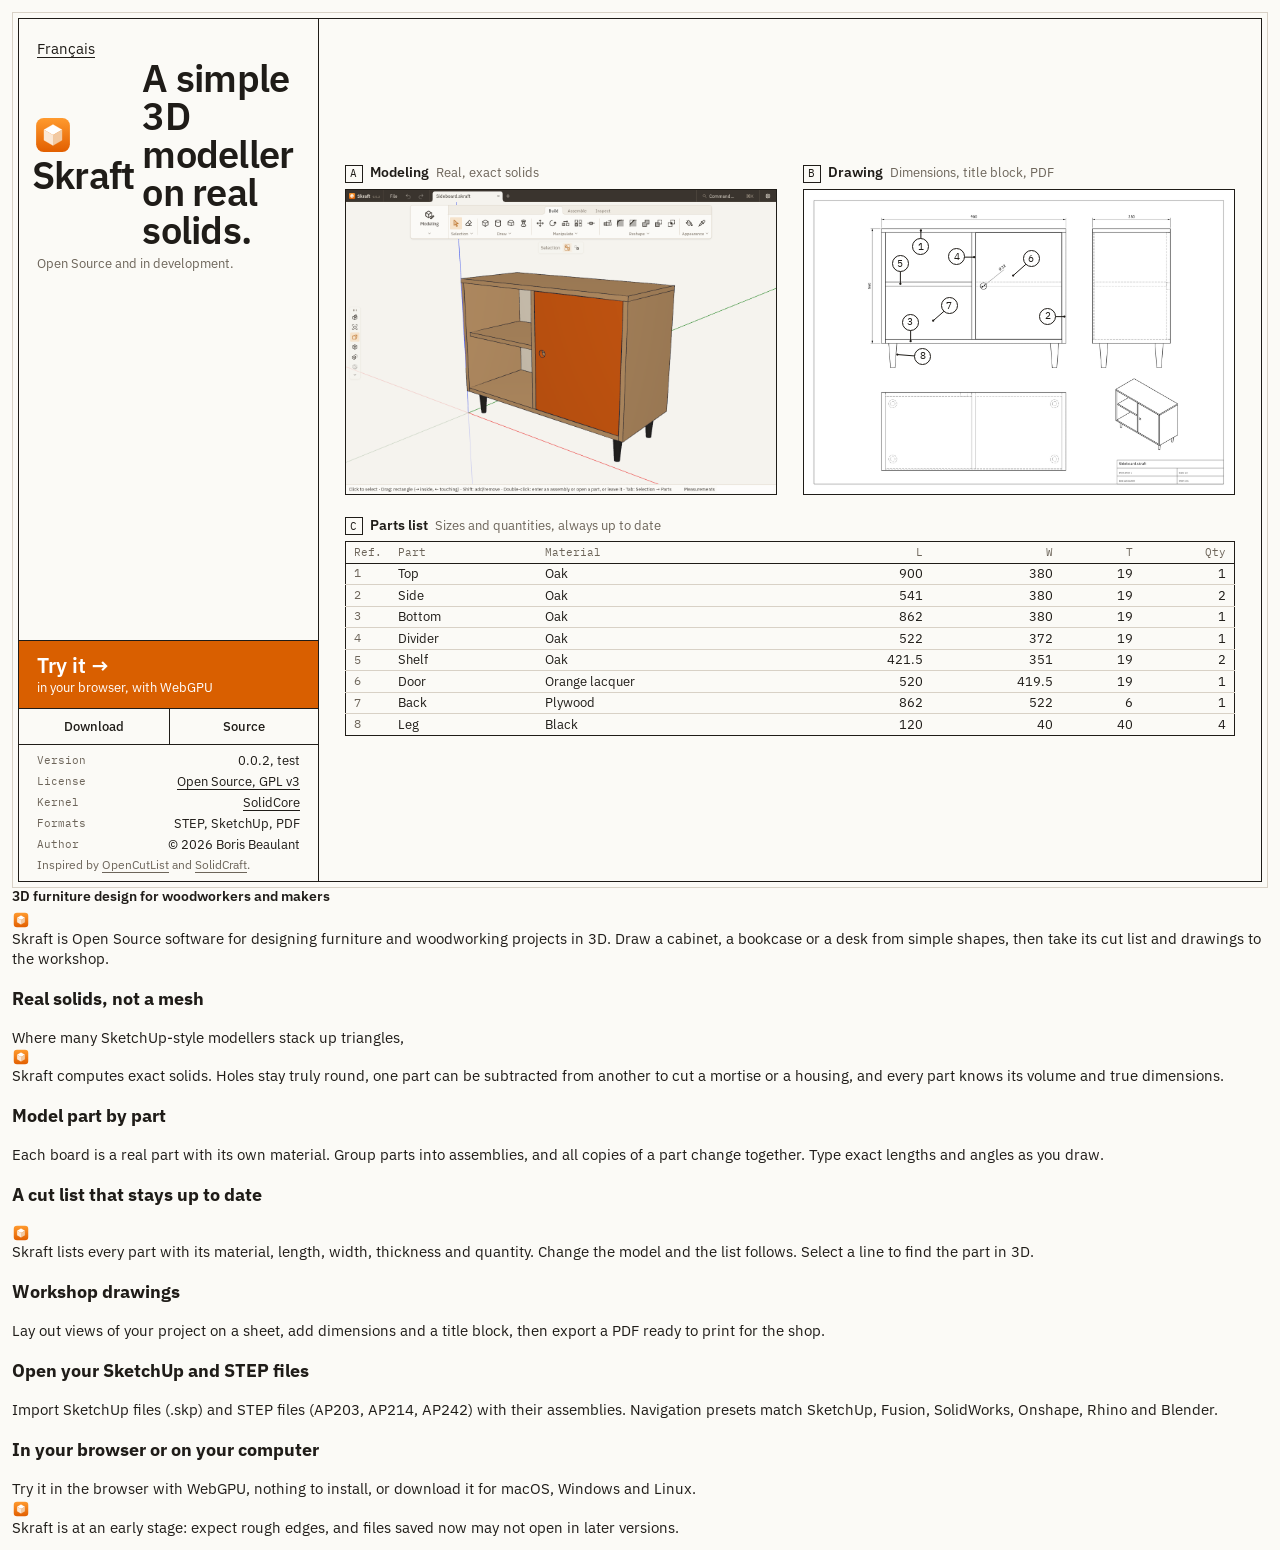
==== index.html @ 88d5c0db "Site: give share previews their own image" ====
<!doctype html>
<html lang="en">
<head>
  <meta charset="utf-8">
  <script>
    (function () {
      var chosen;
      try { chosen = localStorage.getItem("lang"); } catch (e) {}
      if (chosen === "fr") { location.replace("/fr/"); return; }
      if (chosen === "en" || document.referrer.indexOf(location.origin + "/") === 0) return;
      var langs = navigator.languages || [navigator.language || ""];
      for (var i = 0; i < langs.length; i++) {
        if (/^fr\b/i.test(langs[i])) { location.replace("/fr/"); return; }
        if (/^en\b/i.test(langs[i])) return;
      }
    })();
  </script>
  <meta name="viewport" content="width=device-width, initial-scale=1">
  <title>Skraft: 3D furniture design software for woodworkers</title>
  <meta name="description" content="Design furniture in 3D, then get its cut list and workshop drawings. Open Source software for woodworkers, in your browser or on your computer.">
  <link rel="canonical" href="https://skraft.app/">
  <link rel="alternate" hreflang="en" href="https://skraft.app/">
  <link rel="alternate" hreflang="fr" href="https://skraft.app/fr/">
  <link rel="alternate" hreflang="x-default" href="https://skraft.app/">
  <link rel="icon" type="image/svg+xml" href="/assets/logo.svg">
  <link rel="stylesheet" href="/style.css?v=5">
  <meta property="og:title" content="Skraft: 3D furniture design software for woodworkers">
  <meta property="og:description" content="Design furniture in 3D, then get its cut list and workshop drawings. Open Source software for woodworkers, in your browser or on your computer.">
  <meta property="og:type" content="website">
  <meta property="og:url" content="https://skraft.app/">
  <meta property="og:image" content="https://skraft.app/assets/og-en.png">
  <meta property="og:image:width" content="1200">
  <meta property="og:image:height" content="630">
  <meta property="og:image:alt" content="Skraft, 3D furniture design software: a small oak sideboard modelled in Skraft.">
  <meta property="og:site_name" content="Skraft">
  <meta property="og:locale" content="en_US">
  <meta property="og:locale:alternate" content="fr_FR">
  <meta name="twitter:card" content="summary_large_image">
</head>
<body>
  <main>
    <div class="sheet">
      <div class="board">
        <div class="views">
          <figure class="view">
            <figcaption><b>A</b> Modeling <span>Real, exact solids</span></figcaption>
            <div class="plate model"><img src="/assets/modeling-en.png" width="1216" height="860" alt="A small oak sideboard with an orange door, modelled in Skraft's Modeling workspace."><div aria-hidden="true"><i class="mark m1" style="left:50.00%;top:30.20%"></i><i class="mark m2" style="left:70.65%;top:56.11%"></i><i class="mark m3" style="left:36.69%;top:67.66%"></i><i class="mark m4" style="left:43.48%;top:45.69%"></i><i class="mark m5" style="left:36.60%;top:48.71%"></i><i class="mark m6" style="left:53.22%;top:56.26%"></i><i class="mark m7" style="left:40.97%;top:34.72%"></i><i class="mark m8" style="left:63.09%;top:86.00%"></i></div></div>
          </figure>
          <figure class="view">
            <figcaption><b>B</b> Drawing <span>Dimensions, title block, PDF</span></figcaption>
            <div class="plate paper"><img src="/assets/drawing-en.png" width="1400" height="990" alt="The sideboard's drawing made in Skraft: front, side, top and perspective views with dimensions and a title block."><svg viewBox="0 0 420 297" aria-hidden="true"><g class="l1"><line x1="114.0" y1="55.5" x2="114.0" y2="39.5"/><circle cx="114.0" cy="39.5" r="1.1"/></g><g class="l2"><line x1="238.0" y1="123.5" x2="254.0" y2="123.5"/><circle cx="254.0" cy="123.5" r="1.1"/></g><g class="l3"><line x1="104.0" y1="129.5" x2="104.0" y2="147.5"/><circle cx="104.0" cy="147.5" r="1.1"/></g><g class="l4"><line x1="149.0" y1="65.5" x2="166.0" y2="65.5"/><circle cx="166.0" cy="65.5" r="1.1"/></g><g class="l5"><line x1="94.0" y1="72.5" x2="94.0" y2="91.5"/><circle cx="94.0" cy="91.5" r="1.1"/></g><g class="l6"><line x1="222.0" y1="67.5" x2="204.0" y2="83.5"/><circle cx="204.0" cy="83.5" r="1.1"/></g><g class="l7"><line x1="142.0" y1="113.5" x2="126.0" y2="127.5"/><circle cx="126.0" cy="127.5" r="1.1"/></g><g class="l8"><line x1="116.0" y1="162.5" x2="91.0" y2="160.5"/><circle cx="91.0" cy="160.5" r="1.1"/></g></svg><div aria-hidden="true"><span class="balloon b1" style="left:27.14%;top:18.69%">1</span><span class="balloon b2" style="left:56.67%;top:41.58%">2</span><span class="balloon b3" style="left:24.76%;top:43.60%">3</span><span class="balloon b4" style="left:35.48%;top:22.05%">4</span><span class="balloon b5" style="left:22.38%;top:24.41%">5</span><span class="balloon b6" style="left:52.86%;top:22.73%">6</span><span class="balloon b7" style="left:33.81%;top:38.22%">7</span><span class="balloon b8" style="left:27.62%;top:54.71%">8</span></div></div>
          </figure>
        </div>
        <section class="view list">
          <h2><b>C</b> Parts list <span>Sizes and quantities, always up to date</span></h2>
          <table>
            <thead><tr><th scope="col">Ref.</th><th scope="col">Part</th><th scope="col" class="mat">Material</th><th scope="col">L</th><th scope="col">W</th><th scope="col">T</th><th scope="col">Qty</th></tr></thead>
            <tbody>
              <tr class="r1"><td>1</td><th scope="row">Top</th><td class="mat">Oak</td><td>900</td><td>380</td><td>19</td><td>1</td></tr>
              <tr class="r2"><td>2</td><th scope="row">Side</th><td class="mat">Oak</td><td>541</td><td>380</td><td>19</td><td>2</td></tr>
              <tr class="r3"><td>3</td><th scope="row">Bottom</th><td class="mat">Oak</td><td>862</td><td>380</td><td>19</td><td>1</td></tr>
              <tr class="r4"><td>4</td><th scope="row">Divider</th><td class="mat">Oak</td><td>522</td><td>372</td><td>19</td><td>1</td></tr>
              <tr class="r5"><td>5</td><th scope="row">Shelf</th><td class="mat">Oak</td><td>421.5</td><td>351</td><td>19</td><td>2</td></tr>
              <tr class="r6"><td>6</td><th scope="row">Door</th><td class="mat">Orange lacquer</td><td>520</td><td>419.5</td><td>19</td><td>1</td></tr>
              <tr class="r7"><td>7</td><th scope="row">Back</th><td class="mat">Plywood</td><td>862</td><td>522</td><td>6</td><td>1</td></tr>
              <tr class="r8"><td>8</td><th scope="row">Leg</th><td class="mat">Black</td><td>120</td><td>40</td><td>40</td><td>4</td></tr>
            </tbody>
          </table>
        </section>
      </div>
      <aside>
        <header class="name">
          <a class="lang" href="/fr/" hreflang="fr" lang="fr" onclick="try{localStorage.setItem('lang','fr')}catch(e){}">Français</a>
          <h1><span class="brand"><img src="/assets/logo.svg" alt="" width="42" height="42">Skraft</span> <span class="tag">A simple 3D modeller <br>on real solids.</span></h1>
          <p class="status">Open Source and in development.</p>
        </header>
        <div class="block">
          <a class="try" href="https://try.skraft.app"><strong>Try it <span aria-hidden="true">→</span></strong><small>in your browser, with WebGPU</small></a>
          <nav aria-label="Links">
            <a href="https://github.com/skraft-app/skraft/releases/latest">Download</a>
            <a href="https://github.com/skraft-app/skraft">Source</a>
          </nav>
          <dl>
            <div><dt>Version</dt><dd>0.0.2, test</dd></div>
            <div><dt>License</dt><dd><a href="https://github.com/skraft-app/skraft/blob/main/LICENSE">Open Source, GPL v3</a></dd></div>
            <div><dt>Kernel</dt><dd><a href="https://github.com/tangency-labs/solidcore">SolidCore</a></dd></div>
            <div><dt>Formats</dt><dd>STEP, SketchUp, PDF</dd></div>
            <div><dt>Author</dt><dd>© 2026 Boris Beaulant</dd></div>
          </dl>
          <p class="credits">Inspired by <a href="https://opencutlist.org">OpenCutList</a> and <a href="https://solidcraft.io">SolidCraft</a>.</p>
        </div>
      </aside>
    </div>
    <section class="notes" aria-labelledby="notes-title">
      <h2 id="notes-title">3D furniture design for woodworkers and makers</h2>
      <p class="intro"><span class="sk"><img src="/assets/logo.svg" alt="" width="18" height="18">Skraft</span> is Open Source software for designing furniture and woodworking projects in 3D. Draw a cabinet, a bookcase or a desk from simple shapes, then take its cut list and drawings to the workshop.</p>
      <div class="features">
        <div><h3>Real solids, not a mesh</h3><p>Where many SketchUp-style modellers stack up triangles, <span class="sk"><img src="/assets/logo.svg" alt="" width="18" height="18">Skraft</span> computes exact solids. Holes stay truly round, one part can be subtracted from another to cut a mortise or a housing, and every part knows its volume and true dimensions.</p></div>
        <div><h3>Model part by part</h3><p>Each board is a real part with its own material. Group parts into assemblies, and all copies of a part change together. Type exact lengths and angles as you draw.</p></div>
        <div><h3>A cut list that stays up to date</h3><p><span class="sk"><img src="/assets/logo.svg" alt="" width="18" height="18">Skraft</span> lists every part with its material, length, width, thickness and quantity. Change the model and the list follows. Select a line to find the part in 3D.</p></div>
        <div><h3>Workshop drawings</h3><p>Lay out views of your project on a sheet, add dimensions and a title block, then export a PDF ready to print for the shop.</p></div>
        <div><h3>Open your SketchUp and STEP files</h3><p>Import SketchUp files (.skp) and STEP files (AP203, AP214, AP242) with their assemblies. Navigation presets match SketchUp, Fusion, SolidWorks, Onshape, Rhino and Blender.</p></div>
        <div><h3>In your browser or on your computer</h3><p>Try it in the browser with WebGPU, nothing to install, or download it for macOS, Windows and Linux. <span class="sk"><img src="/assets/logo.svg" alt="" width="18" height="18">Skraft</span> is at an early stage: expect rough edges, and files saved now may not open in later versions.</p></div>
      </div>
    </section>
  </main>
</body>
</html>
---- style.css ----
@font-face {
  font-family: "IBM Plex Sans";
  src: url("/assets/IBMPlexSans-Variable.woff2") format("woff2");
  font-weight: 100 700;
  font-stretch: 75% 100%;
  font-display: swap;
}
@font-face {
  font-family: "IBM Plex Mono";
  src: url("/assets/IBMPlexMono-Regular.woff2") format("woff2");
  font-display: swap;
}

:root {
  color-scheme: light dark;
  --paper: #fbfaf6;
  --ink: #1f1c18;
  --soft: #6d655a;
  --rule: #1f1c18;
  --hair: #d8d1c6;
  --accent: #d95f00;
  --on-accent: #ffffff;
  --mono: "IBM Plex Mono", ui-monospace, Menlo, monospace;
}
@media (prefers-color-scheme: dark) {
  :root {
    --paper: #171614;
    --ink: #f2ede4;
    --soft: #a99f91;
    --rule: #f2ede4;
    --hair: #3d3831;
    --accent: #ff8a1f;
    --on-accent: #171614;
  }
}

* { box-sizing: border-box; }
html, body { margin: 0; min-height: 100%; }
body {
  padding: 12px;
  background: var(--paper);
  color: var(--ink);
  font: 400 15px/1.35 "IBM Plex Sans", system-ui, -apple-system, "Segoe UI", sans-serif;
  -webkit-text-size-adjust: 100%;
}
a { color: inherit; text-underline-offset: 3px; }
a:hover { color: var(--accent); }
:focus-visible { outline: 2px solid var(--accent); outline-offset: 2px; }
img { display: block; }
h1, h2, p, dl, dd, figure { margin: 0; }

/* The sheet: its frame, the board of views, the column of the title block. */
.sheet {
  display: grid;
  grid-template-columns: 300px minmax(0, 1fr);
  width: calc(100% - 12px);
  height: calc(100vh - 36px);
  height: calc(100svh - 36px);
  min-height: 590px;
  margin: 6px;
  border: 1.5px solid var(--rule);
  outline: 1px solid var(--hair);
  outline-offset: 5px;
}
.board {
  display: flex;
  flex-direction: column;
  justify-content: center;
  align-items: center;
  gap: clamp(12px, 2.4vh, 26px);
  min-width: 0;
  padding: 14px clamp(14px, 2vw, 30px);
}
.views {
  display: grid;
  grid-template-columns: 1fr 1fr;
  gap: clamp(14px, 2vw, 28px);
  width: min(100%, calc((100vh - 372px) * 2.86));
  width: min(100%, calc((100svh - 372px) * 2.86));
}
.view { min-width: 0; }
.list { width: min(100%, calc((100vh - 372px) * 2.86)); width: min(100%, calc((100svh - 372px) * 2.86)); min-width: min(100%, 560px); }
figcaption, h2 {
  display: flex;
  align-items: baseline;
  gap: 7px;
  margin-bottom: 6px;
  font-size: 14px;
  font-weight: 600;
  line-height: 1.2;
  white-space: nowrap;
}
figcaption b, h2 b {
  display: inline-grid;
  place-items: center;
  width: 18px;
  height: 18px;
  border: 1px solid var(--rule);
  font: 11px/1 var(--mono);
}
figcaption span, h2 span { overflow: hidden; color: var(--soft); font-size: 12.5px; font-weight: 400; text-overflow: ellipsis; }

.plate { position: relative; overflow: hidden; border: 1px solid var(--rule); }
.plate img { width: 100%; height: auto; }
.plate svg { position: absolute; inset: 0; width: 100%; height: 100%; }
.plate line { stroke-width: 1; vector-effect: non-scaling-stroke; }
.plate svg g { fill: #1f1c18; stroke: #1f1c18; transition: stroke .12s, fill .12s; }
.plate svg circle { stroke: none; }
.balloon {
  position: absolute;
  display: grid;
  place-items: center;
  width: 17px;
  height: 17px;
  margin: -8.5px 0 0 -8.5px;
  border: 1px solid #1f1c18;
  border-radius: 50%;
  background: #fff;
  color: #1f1c18;
  font: 10px/1 var(--mono);
  cursor: default;
  transition: background .12s, color .12s, border-color .12s;
}
.mark {
  position: absolute;
  width: 15px;
  height: 15px;
  border: 2px solid #fff;
  border-radius: 50%;
  background: #d95f00;
  box-shadow: 0 0 0 1px #1f1c18;
  opacity: 0;
  transform: translate(-50%, -50%) scale(.5);
  transition: opacity .12s, transform .12s;
}

table { width: 100%; border-collapse: collapse; border: 1px solid var(--rule); font-size: 13px; font-variant-numeric: tabular-nums; }
thead th { padding: 3px 8px; border-bottom: 1px solid var(--rule); color: var(--soft); font: 11px/1.3 var(--mono); text-align: right; }
tbody th, tbody td { padding: 1.5px 8px; border-top: 1px solid var(--hair); font-weight: 400; text-align: right; }
tbody tr:first-child > * { border-top: 0; }
th:nth-child(2), td.mat, th.mat { text-align: left; }
tbody td:first-child, thead th:first-child { width: 44px; text-align: left; }
tbody td:first-child { color: var(--soft); font: 11.5px/1.3 var(--mono); }
tbody tr { transition: color .12s; }
tbody tr:hover { color: var(--accent); }
tbody tr:hover td:first-child { color: inherit; }

aside {
  display: flex;
  flex-direction: column;
  justify-content: space-between;
  order: -1;
  min-height: 0;
  border-right: 1.5px solid var(--rule);
}
.name { padding: 20px 18px; }
h1 { display: flex; align-items: center; gap: 8px; margin-left: -5px; font-size: 38px; font-weight: 600; line-height: 1; letter-spacing: -.02em; }
.name p { margin-top: 13px; font-size: 18px; line-height: 1.28; }
.name .status { margin-top: 6px; color: var(--soft); font-size: 12.5px; }

.block { border-top: 1.5px solid var(--rule); }
.try { display: block; padding: 13px 18px 12px; background: var(--accent); color: var(--on-accent); text-decoration: none; }
.try:hover { color: var(--on-accent); filter: brightness(.93); }
.try strong { display: block; font-size: 21px; font-weight: 600; line-height: 1.1; }
.try small { display: block; margin-top: 2px; font-size: 12.5px; }
.block nav { display: grid; grid-template-columns: repeat(2, 1fr); border-top: 1px solid var(--rule); border-bottom: 1px solid var(--rule); }
.block nav a { padding: 9px 4px; border-left: 1px solid var(--rule); font-size: 13px; font-weight: 500; text-align: center; text-decoration: none; white-space: nowrap; }
.block nav a:first-child { border-left: 0; }
.block nav a:hover { background: var(--ink); color: var(--paper); }
dl { padding: 5px 18px 3px; font-size: 12.5px; }
dl div { display: flex; justify-content: space-between; gap: 12px; padding: 2px 0; }
dt { color: var(--soft); font: 11px/1.5 var(--mono); }
dd { text-align: right; }
.credits { padding: 0 18px 8px; color: var(--soft); font-size: 11.5px; }

/* Narrow: the name, the model at once, the action, then the other views. */
@media (max-width: 960px) {
  body { padding: 8px; }
  .sheet { display: flex; flex-direction: column; width: calc(100% - 10px); height: auto; min-height: calc(100svh - 28px); margin: 5px; outline-offset: 4px; }
  aside, .board, .views { display: contents; }
  .name { order: 1; padding: 15px 14px 11px; }
  h1 { font-size: 30px; }
  h1 img { width: 34px; height: 34px; }
  .name p { margin-top: 7px; font-size: 18px; }
  .name p br { display: none; }
  .view { order: 4; padding: 12px 12px 0; }
  .view:first-child { order: 2; padding-top: 0; }
  .block { order: 3; margin-top: 12px; }
  .list { order: 5; width: auto; min-width: 0; padding-bottom: 12px; }
}
@media (max-width: 520px) {
  .mat { display: none; }
  tbody th, tbody td { padding-block: 4px; }
  .balloon { width: 15px; height: 15px; margin: -7.5px 0 0 -7.5px; font-size: 9px; }
}
@media (prefers-reduced-motion: reduce) {
  * { transition: none !important; }
}

.sheet:has(.r1:hover) .m1, .sheet:has(.b1:hover) .m1 { opacity: 1; transform: translate(-50%, -50%) scale(1); }
.sheet:has(.r1:hover) .b1, .sheet:has(.b1:hover) .b1 { background: var(--accent); border-color: var(--accent); color: #fff; }
.sheet:has(.r1:hover) .l1, .sheet:has(.b1:hover) .l1 { stroke: var(--accent); fill: var(--accent); }
.sheet:has(.b1:hover) .r1 { color: var(--accent); }
.sheet:has(.r2:hover) .m2, .sheet:has(.b2:hover) .m2 { opacity: 1; transform: translate(-50%, -50%) scale(1); }
.sheet:has(.r2:hover) .b2, .sheet:has(.b2:hover) .b2 { background: var(--accent); border-color: var(--accent); color: #fff; }
.sheet:has(.r2:hover) .l2, .sheet:has(.b2:hover) .l2 { stroke: var(--accent); fill: var(--accent); }
.sheet:has(.b2:hover) .r2 { color: var(--accent); }
.sheet:has(.r3:hover) .m3, .sheet:has(.b3:hover) .m3 { opacity: 1; transform: translate(-50%, -50%) scale(1); }
.sheet:has(.r3:hover) .b3, .sheet:has(.b3:hover) .b3 { background: var(--accent); border-color: var(--accent); color: #fff; }
.sheet:has(.r3:hover) .l3, .sheet:has(.b3:hover) .l3 { stroke: var(--accent); fill: var(--accent); }
.sheet:has(.b3:hover) .r3 { color: var(--accent); }
.sheet:has(.r4:hover) .m4, .sheet:has(.b4:hover) .m4 { opacity: 1; transform: translate(-50%, -50%) scale(1); }
.sheet:has(.r4:hover) .b4, .sheet:has(.b4:hover) .b4 { background: var(--accent); border-color: var(--accent); color: #fff; }
.sheet:has(.r4:hover) .l4, .sheet:has(.b4:hover) .l4 { stroke: var(--accent); fill: var(--accent); }
.sheet:has(.b4:hover) .r4 { color: var(--accent); }
.sheet:has(.r5:hover) .m5, .sheet:has(.b5:hover) .m5 { opacity: 1; transform: translate(-50%, -50%) scale(1); }
.sheet:has(.r5:hover) .b5, .sheet:has(.b5:hover) .b5 { background: var(--accent); border-color: var(--accent); color: #fff; }
.sheet:has(.r5:hover) .l5, .sheet:has(.b5:hover) .l5 { stroke: var(--accent); fill: var(--accent); }
.sheet:has(.b5:hover) .r5 { color: var(--accent); }
.sheet:has(.r6:hover) .m6, .sheet:has(.b6:hover) .m6 { opacity: 1; transform: translate(-50%, -50%) scale(1); }
.sheet:has(.r6:hover) .b6, .sheet:has(.b6:hover) .b6 { background: var(--accent); border-color: var(--accent); color: #fff; }
.sheet:has(.r6:hover) .l6, .sheet:has(.b6:hover) .l6 { stroke: var(--accent); fill: var(--accent); }
.sheet:has(.b6:hover) .r6 { color: var(--accent); }
.sheet:has(.r7:hover) .m7, .sheet:has(.b7:hover) .m7 { opacity: 1; transform: translate(-50%, -50%) scale(1); }
.sheet:has(.r7:hover) .b7, .sheet:has(.b7:hover) .b7 { background: var(--accent); border-color: var(--accent); color: #fff; }
.sheet:has(.r7:hover) .l7, .sheet:has(.b7:hover) .l7 { stroke: var(--accent); fill: var(--accent); }
.sheet:has(.b7:hover) .r7 { color: var(--accent); }
.sheet:has(.r8:hover) .m8, .sheet:has(.b8:hover) .m8 { opacity: 1; transform: translate(-50%, -50%) scale(1); }
.sheet:has(.r8:hover) .b8, .sheet:has(.b8:hover) .b8 { background: var(--accent); border-color: var(--accent); color: #fff; }
.sheet:has(.r8:hover) .l8, .sheet:has(.b8:hover) .l8 { stroke: var(--accent); fill: var(--accent); }
.sheet:has(.b8:hover) .r8 { color: var(--accent); }
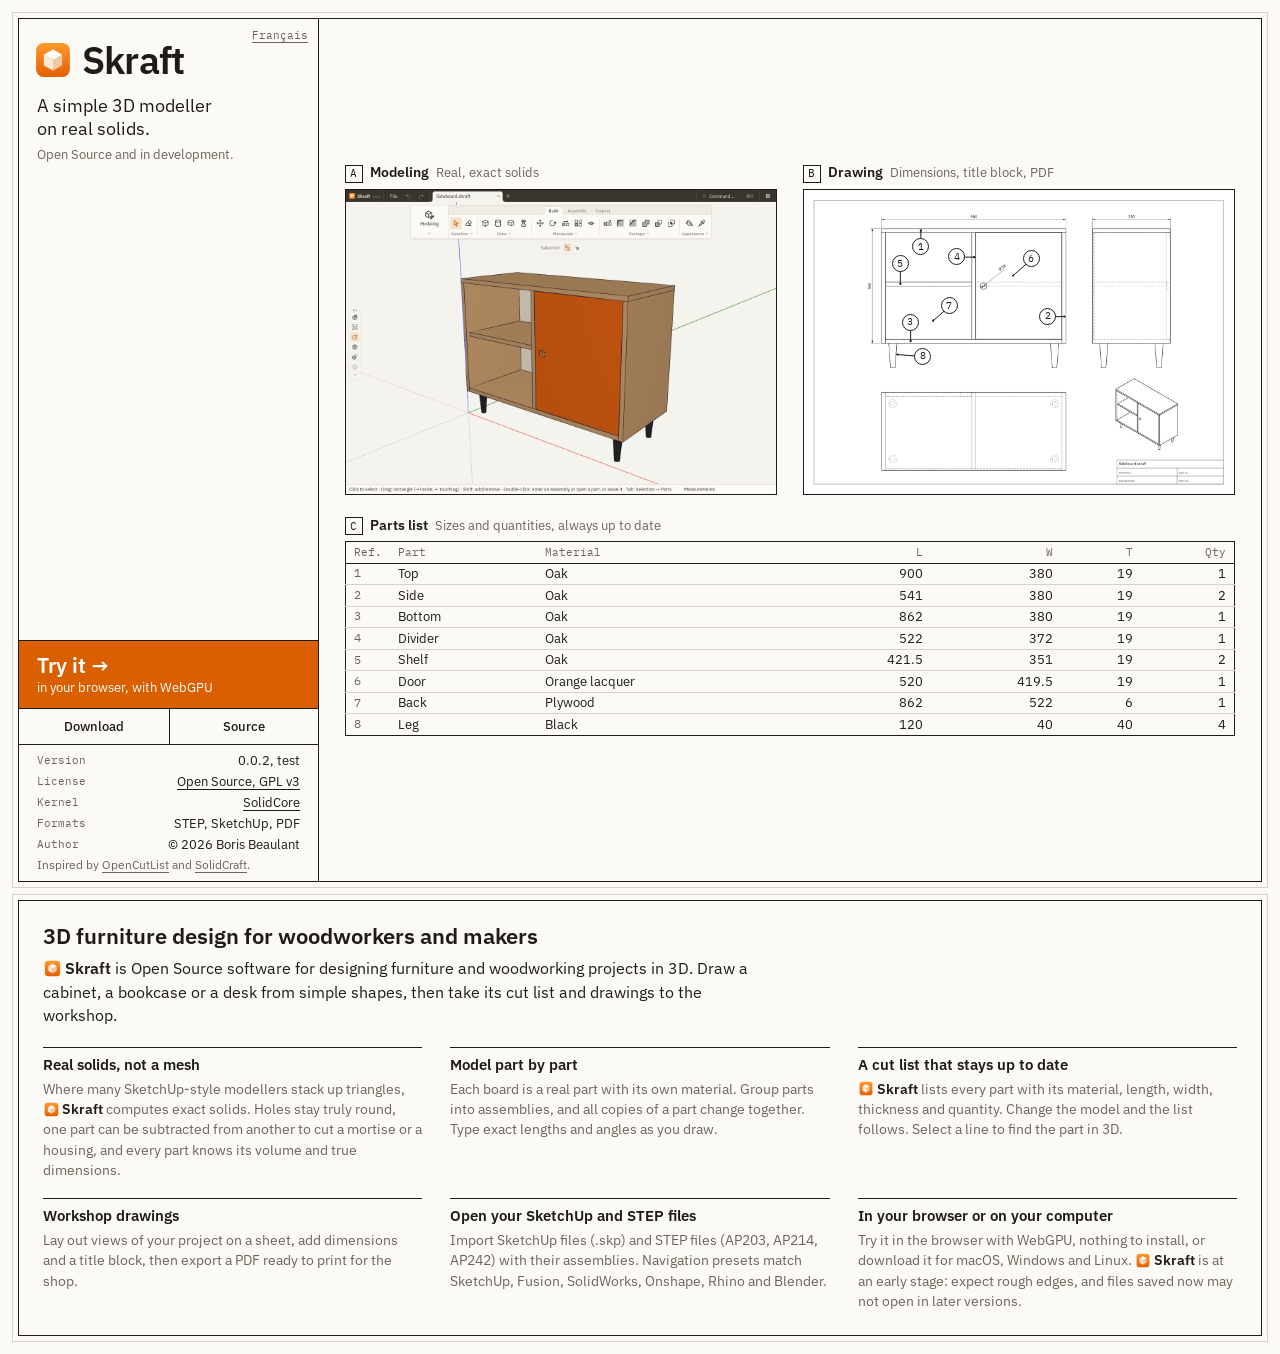
==== commit 7193d798: "Site: present Skraft to woodworkers The page had too little text to be found. The title and a new se" ====
--- a/index.html
+++ b/index.html
@@ -28,14 +28,7 @@
   <meta property="og:description" content="Design furniture in 3D, then get its cut list and workshop drawings. Open Source software for woodworkers, in your browser or on your computer.">
   <meta property="og:type" content="website">
   <meta property="og:url" content="https://skraft.app/">
-  <meta property="og:image" content="https://skraft.app/assets/og-en.png">
-  <meta property="og:image:width" content="1200">
-  <meta property="og:image:height" content="630">
-  <meta property="og:image:alt" content="Skraft, 3D furniture design software: a small oak sideboard modelled in Skraft.">
-  <meta property="og:site_name" content="Skraft">
-  <meta property="og:locale" content="en_US">
-  <meta property="og:locale:alternate" content="fr_FR">
-  <meta name="twitter:card" content="summary_large_image">
+  <meta property="og:image" content="https://skraft.app/assets/modeling-en.png">
 </head>
 <body>
   <main>
--- a/style.css
+++ b/style.css
@@ -153,8 +153,11 @@
   min-height: 0;
   border-right: 1.5px solid var(--rule);
 }
-.name { padding: 20px 18px; }
-h1 { display: flex; align-items: center; gap: 8px; margin-left: -5px; font-size: 38px; font-weight: 600; line-height: 1; letter-spacing: -.02em; }
+.name { position: relative; padding: 20px 18px; }
+.lang { position: absolute; top: 8px; right: 10px; color: var(--soft); font: 11px/1.5 var(--mono); }
+h1 { font-size: 38px; font-weight: 600; line-height: 1; }
+.brand { display: flex; align-items: center; gap: 8px; margin-left: -5px; letter-spacing: -.02em; }
+.tag { display: block; margin-top: 13px; font-size: 18px; font-weight: 400; line-height: 1.28; }
 .name p { margin-top: 13px; font-size: 18px; line-height: 1.28; }
 .name .status { margin-top: 6px; color: var(--soft); font-size: 12.5px; }
 
@@ -173,6 +176,18 @@
 dd { text-align: right; }
 .credits { padding: 0 18px 8px; color: var(--soft); font-size: 11.5px; }
 
+/* Below the sheet: what Skraft is, in words. */
+.notes { width: calc(100% - 12px); margin: 18px 6px 6px; padding: 22px 24px 24px; border: 1.5px solid var(--rule); outline: 1px solid var(--hair); outline-offset: 5px; }
+.notes h2 { display: block; margin-bottom: 8px; font-size: 22px; font-weight: 600; line-height: 1.2; white-space: normal; }
+.notes p { line-height: 1.45; }
+.sk { color: var(--ink); font-weight: 600; white-space: nowrap; }
+.sk img { display: inline-block; width: 1.2em; height: 1.2em; margin-right: .15em; vertical-align: -.25em; }
+.intro { max-width: 72ch; font-size: 16px; }
+.features { display: grid; grid-template-columns: repeat(3, minmax(0, 1fr)); gap: 18px 28px; margin-top: 20px; }
+.features div { padding-top: 8px; border-top: 1px solid var(--rule); }
+.features h3 { margin: 0 0 4px; font-size: 15px; font-weight: 600; line-height: 1.25; }
+.features p { color: var(--soft); font-size: 14px; }
+
 /* Narrow: the name, the model at once, the action, then the other views. */
 @media (max-width: 960px) {
   body { padding: 8px; }
@@ -181,14 +196,17 @@
   .name { order: 1; padding: 15px 14px 11px; }
   h1 { font-size: 30px; }
   h1 img { width: 34px; height: 34px; }
-  .name p { margin-top: 7px; font-size: 18px; }
-  .name p br { display: none; }
+  .tag { margin-top: 7px; }
+  .tag br { display: none; }
   .view { order: 4; padding: 12px 12px 0; }
   .view:first-child { order: 2; padding-top: 0; }
   .block { order: 3; margin-top: 12px; }
   .list { order: 5; width: auto; min-width: 0; padding-bottom: 12px; }
+  .notes { width: calc(100% - 10px); margin: 16px 5px 5px; padding: 16px 14px; outline-offset: 4px; }
+  .features { grid-template-columns: repeat(2, minmax(0, 1fr)); }
 }
 @media (max-width: 520px) {
+  .features { grid-template-columns: minmax(0, 1fr); }
   .mat { display: none; }
   tbody th, tbody td { padding-block: 4px; }
   .balloon { width: 15px; height: 15px; margin: -7.5px 0 0 -7.5px; font-size: 9px; }
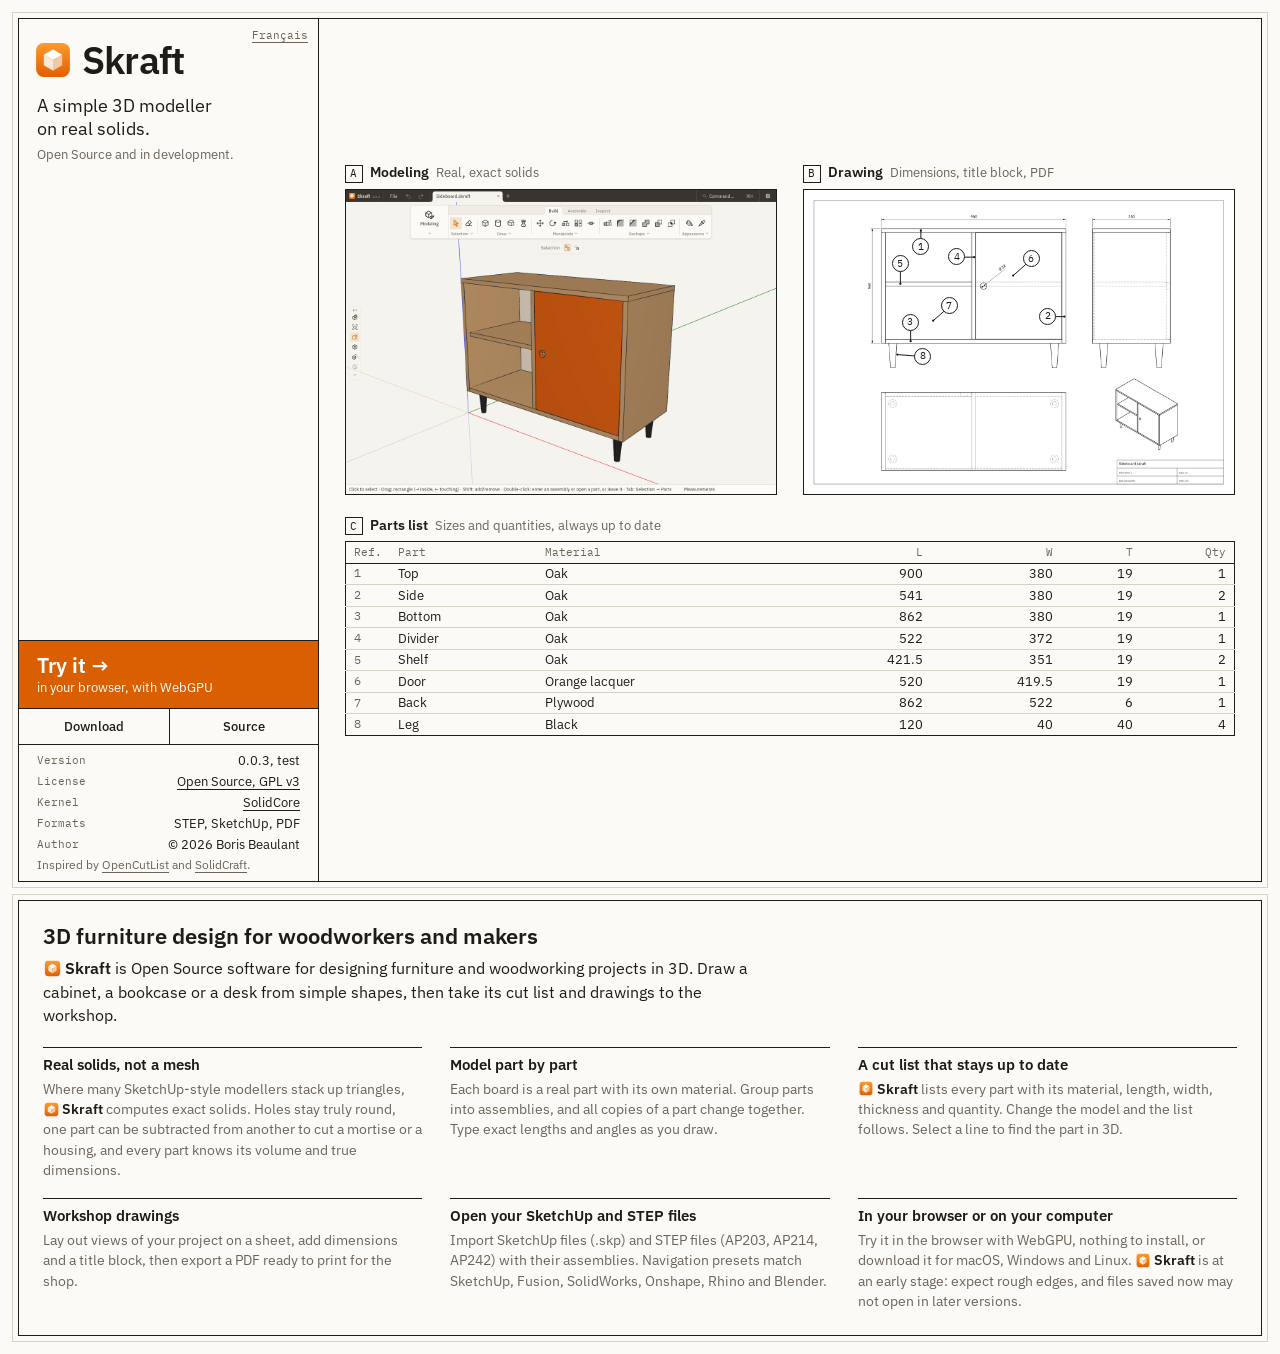
==== commit 71e2095e: "Site: show version 0.0.3" ====
--- a/index.html
+++ b/index.html
@@ -23,12 +23,52 @@
   <link rel="alternate" hreflang="fr" href="https://skraft.app/fr/">
   <link rel="alternate" hreflang="x-default" href="https://skraft.app/">
   <link rel="icon" type="image/svg+xml" href="/assets/logo.svg">
+  <link rel="apple-touch-icon" href="/assets/apple-touch-icon.png">
   <link rel="stylesheet" href="/style.css?v=5">
   <meta property="og:title" content="Skraft: 3D furniture design software for woodworkers">
   <meta property="og:description" content="Design furniture in 3D, then get its cut list and workshop drawings. Open Source software for woodworkers, in your browser or on your computer.">
   <meta property="og:type" content="website">
   <meta property="og:url" content="https://skraft.app/">
-  <meta property="og:image" content="https://skraft.app/assets/modeling-en.png">
+  <meta property="og:image" content="https://skraft.app/assets/og-en.png">
+  <meta property="og:image:width" content="1200">
+  <meta property="og:image:height" content="630">
+  <meta property="og:image:alt" content="Skraft, 3D furniture design software: a small oak sideboard modelled in Skraft.">
+  <meta property="og:site_name" content="Skraft">
+  <meta property="og:locale" content="en_US">
+  <meta property="og:locale:alternate" content="fr_FR">
+  <meta name="twitter:card" content="summary_large_image">
+  <script type="application/ld+json">
+    {
+      "@context": "https://schema.org",
+      "@graph": [
+        {
+          "@type": "SoftwareApplication",
+          "name": "Skraft",
+          "url": "https://skraft.app/",
+          "description": "Design furniture in 3D, then get its cut list and workshop drawings. Open Source software for woodworkers, in your browser or on your computer.",
+          "applicationCategory": "DesignApplication",
+          "operatingSystem": "macOS, Windows, Linux, Web browser",
+          "softwareVersion": "0.0.3",
+          "inLanguage": "en",
+          "image": "https://skraft.app/assets/og-en.png",
+          "downloadUrl": "https://github.com/skraft-app/skraft/releases/latest",
+          "license": "https://www.gnu.org/licenses/gpl-3.0.html",
+          "author": {
+            "@type": "Person",
+            "name": "Boris Beaulant"
+          },
+          "sameAs": [
+            "https://github.com/skraft-app/skraft"
+          ]
+        },
+        {
+          "@type": "WebSite",
+          "name": "Skraft",
+          "url": "https://skraft.app/"
+        }
+      ]
+    }
+  </script>
 </head>
 <body>
   <main>
@@ -74,7 +114,7 @@
             <a href="https://github.com/skraft-app/skraft">Source</a>
           </nav>
           <dl>
-            <div><dt>Version</dt><dd>0.0.2, test</dd></div>
+            <div><dt>Version</dt><dd>0.0.3, test</dd></div>
             <div><dt>License</dt><dd><a href="https://github.com/skraft-app/skraft/blob/main/LICENSE">Open Source, GPL v3</a></dd></div>
             <div><dt>Kernel</dt><dd><a href="https://github.com/tangency-labs/solidcore">SolidCore</a></dd></div>
             <div><dt>Formats</dt><dd>STEP, SketchUp, PDF</dd></div>
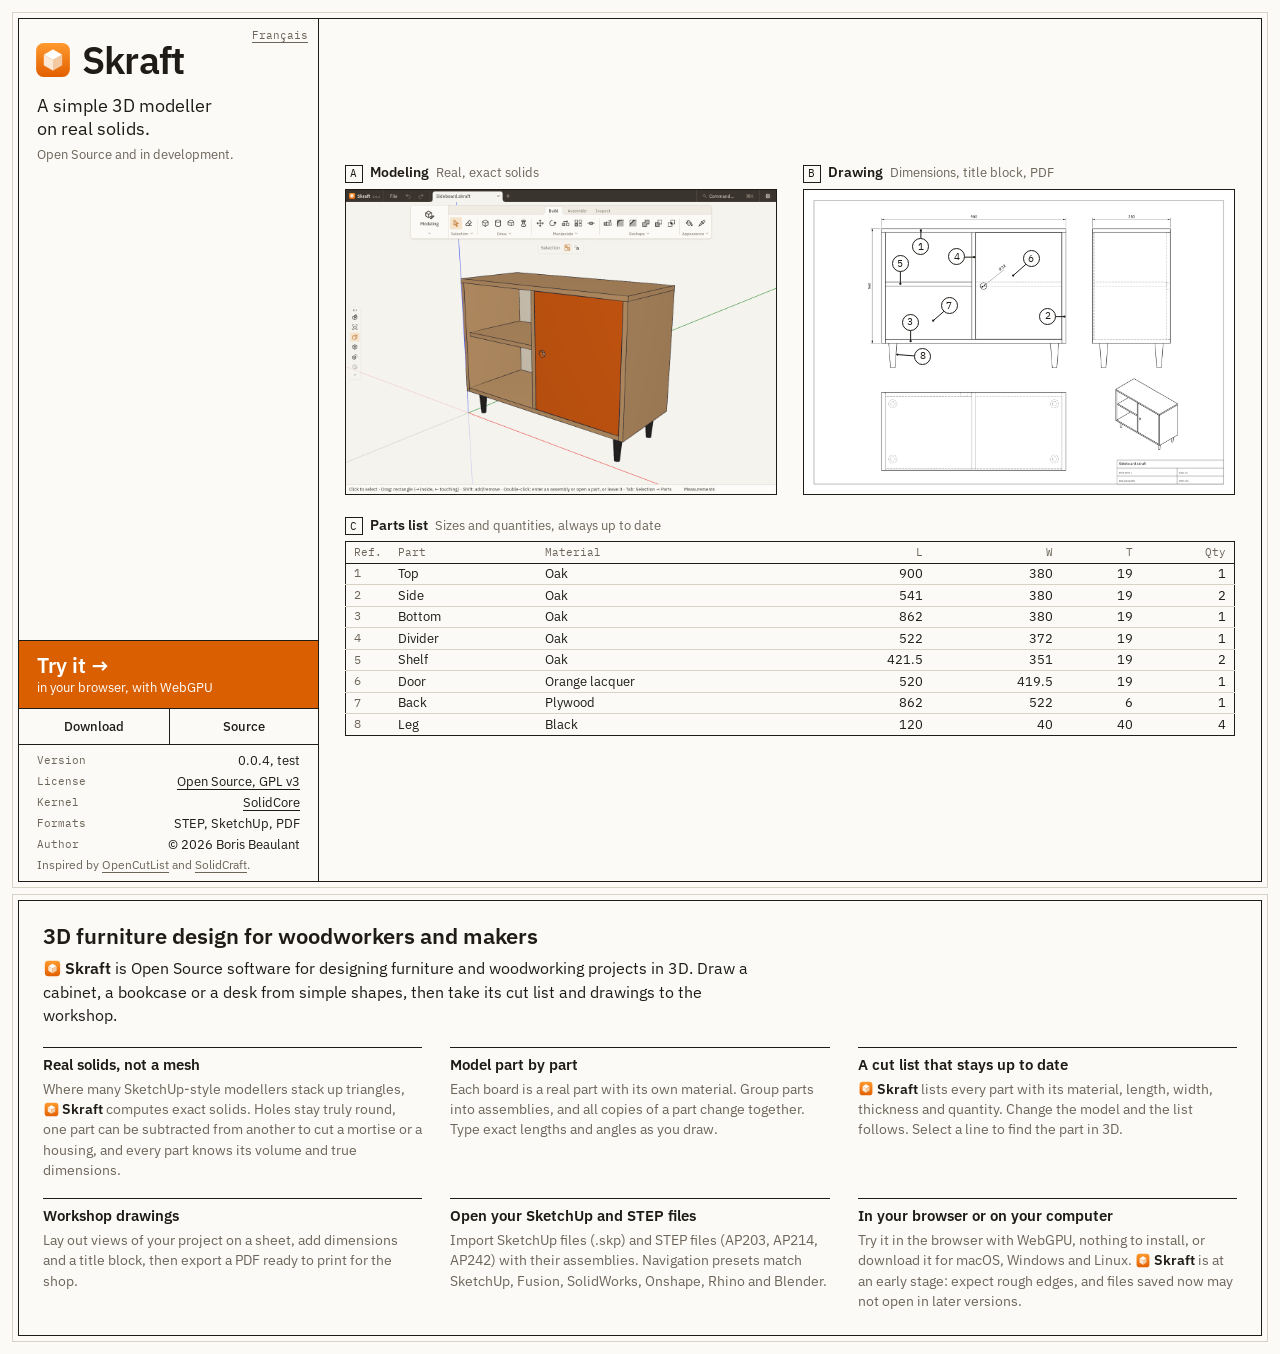
==== commit 6fd2ccad: "Site: show version 0.0.4" ====
--- a/index.html
+++ b/index.html
@@ -48,7 +48,7 @@
           "description": "Design furniture in 3D, then get its cut list and workshop drawings. Open Source software for woodworkers, in your browser or on your computer.",
           "applicationCategory": "DesignApplication",
           "operatingSystem": "macOS, Windows, Linux, Web browser",
-          "softwareVersion": "0.0.3",
+          "softwareVersion": "0.0.4",
           "inLanguage": "en",
           "image": "https://skraft.app/assets/og-en.png",
           "downloadUrl": "https://github.com/skraft-app/skraft/releases/latest",
@@ -114,7 +114,7 @@
             <a href="https://github.com/skraft-app/skraft">Source</a>
           </nav>
           <dl>
-            <div><dt>Version</dt><dd>0.0.3, test</dd></div>
+            <div><dt>Version</dt><dd>0.0.4, test</dd></div>
             <div><dt>License</dt><dd><a href="https://github.com/skraft-app/skraft/blob/main/LICENSE">Open Source, GPL v3</a></dd></div>
             <div><dt>Kernel</dt><dd><a href="https://github.com/tangency-labs/solidcore">SolidCore</a></dd></div>
             <div><dt>Formats</dt><dd>STEP, SketchUp, PDF</dd></div>
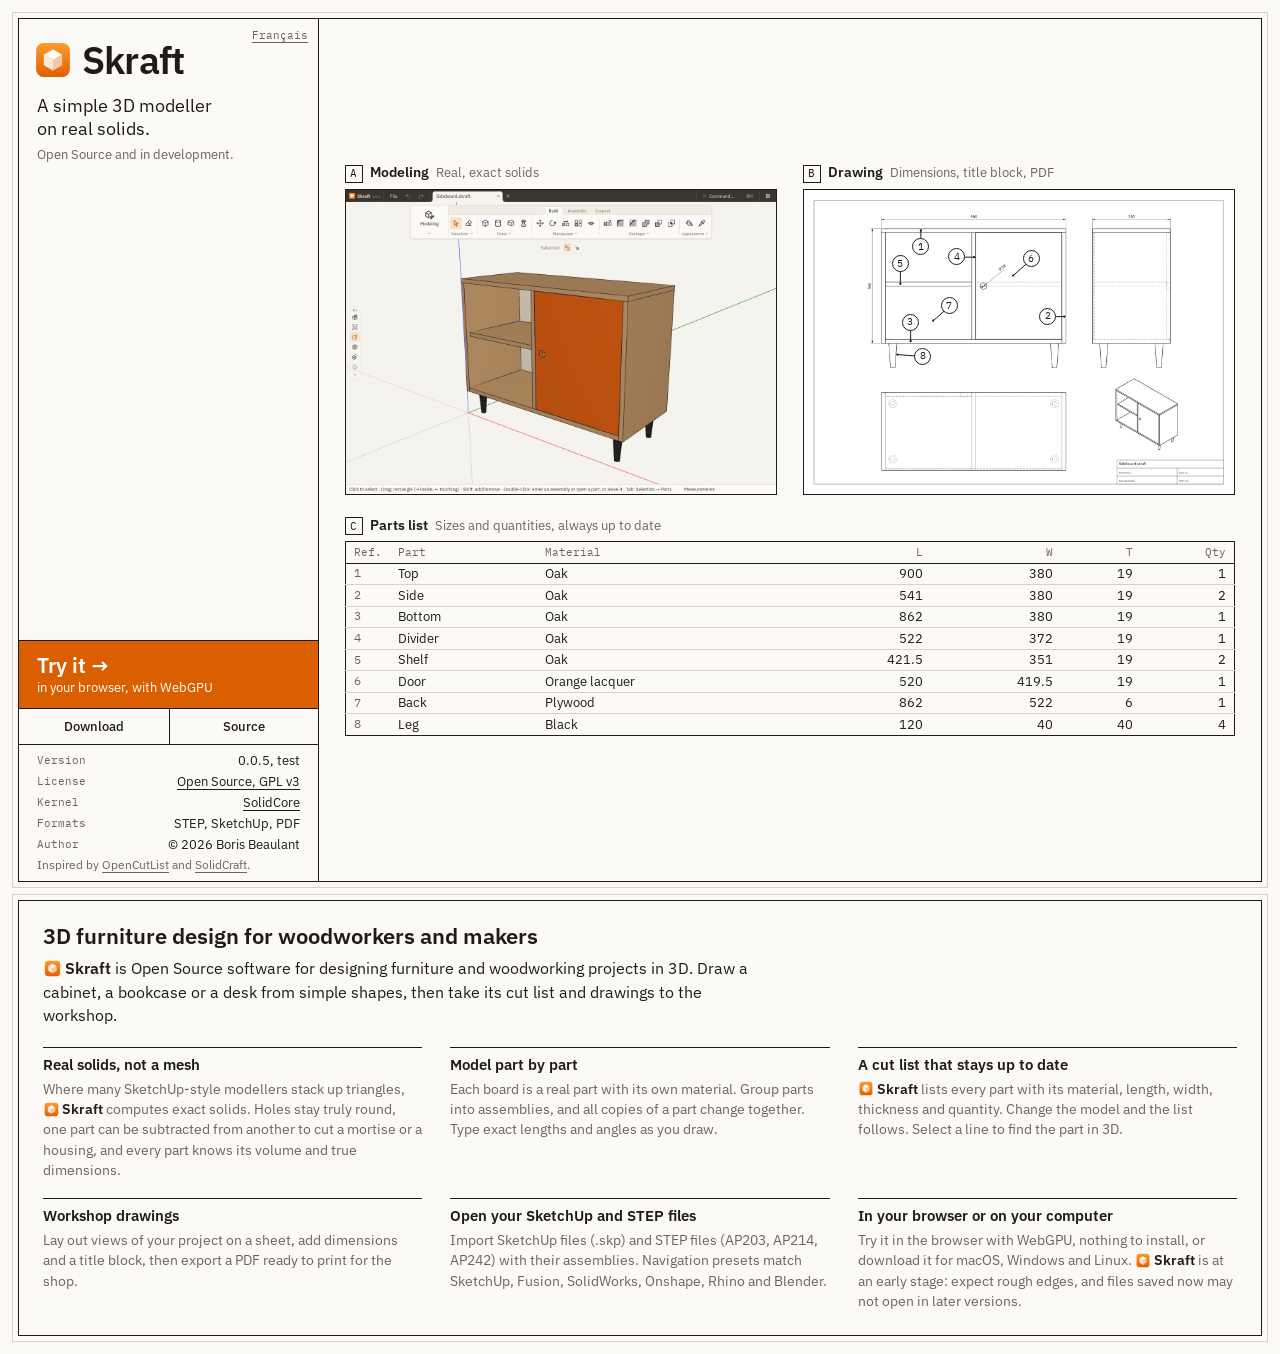
==== commit 07a08cac: "Site: show version 0.0.5" ====
--- a/index.html
+++ b/index.html
@@ -48,7 +48,7 @@
           "description": "Design furniture in 3D, then get its cut list and workshop drawings. Open Source software for woodworkers, in your browser or on your computer.",
           "applicationCategory": "DesignApplication",
           "operatingSystem": "macOS, Windows, Linux, Web browser",
-          "softwareVersion": "0.0.4",
+          "softwareVersion": "0.0.5",
           "inLanguage": "en",
           "image": "https://skraft.app/assets/og-en.png",
           "downloadUrl": "https://github.com/skraft-app/skraft/releases/latest",
@@ -114,7 +114,7 @@
             <a href="https://github.com/skraft-app/skraft">Source</a>
           </nav>
           <dl>
-            <div><dt>Version</dt><dd>0.0.4, test</dd></div>
+            <div><dt>Version</dt><dd>0.0.5, test</dd></div>
             <div><dt>License</dt><dd><a href="https://github.com/skraft-app/skraft/blob/main/LICENSE">Open Source, GPL v3</a></dd></div>
             <div><dt>Kernel</dt><dd><a href="https://github.com/tangency-labs/solidcore">SolidCore</a></dd></div>
             <div><dt>Formats</dt><dd>STEP, SketchUp, PDF</dd></div>
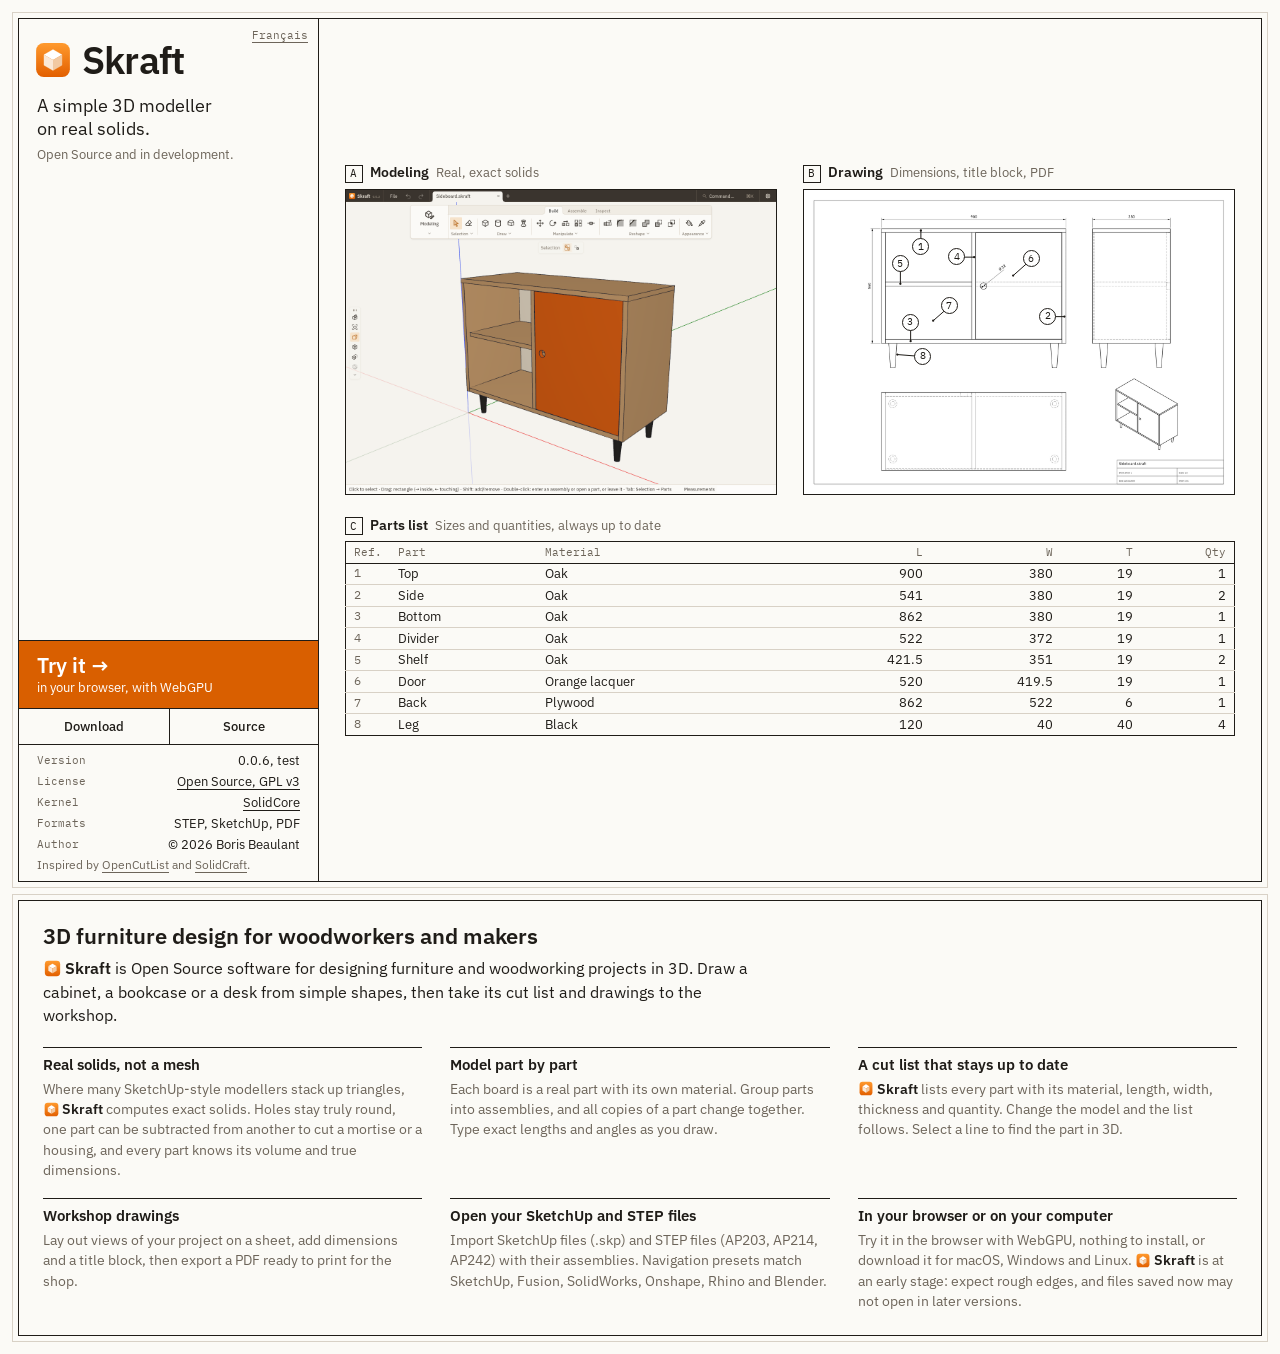
==== commit 60c5c6f6: "Site: show version 0.0.6" ====
--- a/index.html
+++ b/index.html
@@ -48,7 +48,7 @@
           "description": "Design furniture in 3D, then get its cut list and workshop drawings. Open Source software for woodworkers, in your browser or on your computer.",
           "applicationCategory": "DesignApplication",
           "operatingSystem": "macOS, Windows, Linux, Web browser",
-          "softwareVersion": "0.0.5",
+          "softwareVersion": "0.0.6",
           "inLanguage": "en",
           "image": "https://skraft.app/assets/og-en.png",
           "downloadUrl": "https://github.com/skraft-app/skraft/releases/latest",
@@ -114,7 +114,7 @@
             <a href="https://github.com/skraft-app/skraft">Source</a>
           </nav>
           <dl>
-            <div><dt>Version</dt><dd>0.0.5, test</dd></div>
+            <div><dt>Version</dt><dd>0.0.6, test</dd></div>
             <div><dt>License</dt><dd><a href="https://github.com/skraft-app/skraft/blob/main/LICENSE">Open Source, GPL v3</a></dd></div>
             <div><dt>Kernel</dt><dd><a href="https://github.com/tangency-labs/solidcore">SolidCore</a></dd></div>
             <div><dt>Formats</dt><dd>STEP, SketchUp, PDF</dd></div>
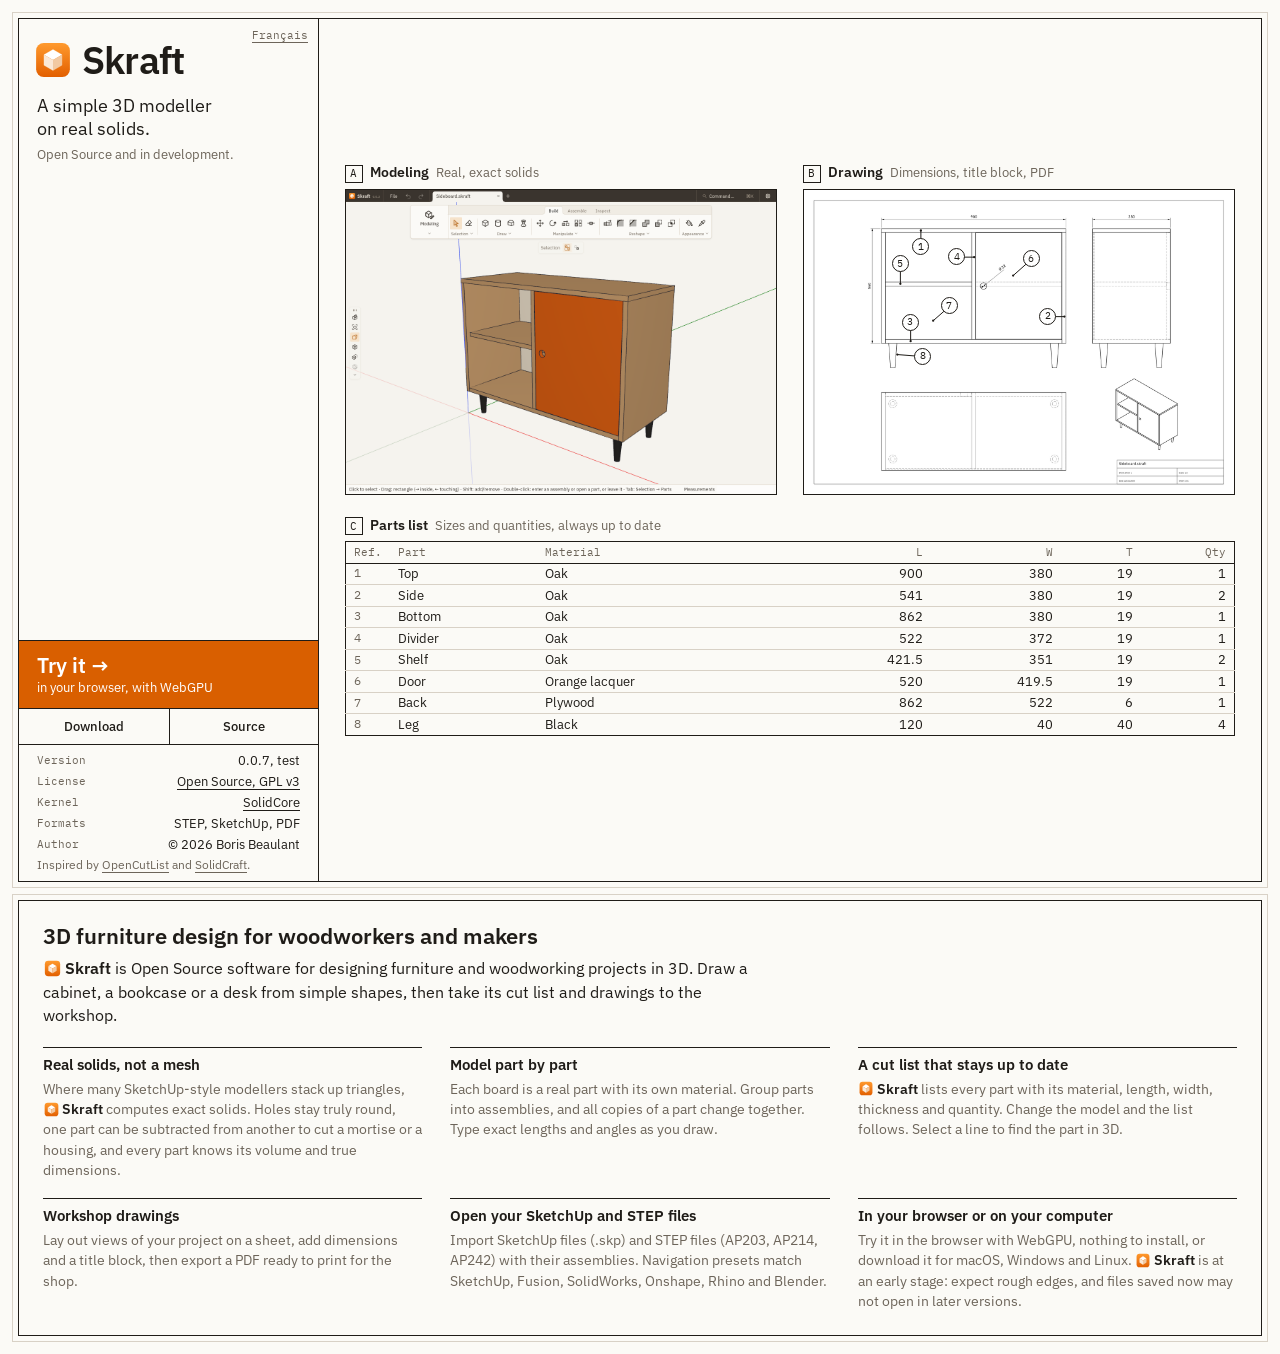
==== commit f223240f: "Site: show version 0.0.7" ====
--- a/index.html
+++ b/index.html
@@ -48,7 +48,7 @@
           "description": "Design furniture in 3D, then get its cut list and workshop drawings. Open Source software for woodworkers, in your browser or on your computer.",
           "applicationCategory": "DesignApplication",
           "operatingSystem": "macOS, Windows, Linux, Web browser",
-          "softwareVersion": "0.0.6",
+          "softwareVersion": "0.0.7",
           "inLanguage": "en",
           "image": "https://skraft.app/assets/og-en.png",
           "downloadUrl": "https://github.com/skraft-app/skraft/releases/latest",
@@ -114,7 +114,7 @@
             <a href="https://github.com/skraft-app/skraft">Source</a>
           </nav>
           <dl>
-            <div><dt>Version</dt><dd>0.0.6, test</dd></div>
+            <div><dt>Version</dt><dd>0.0.7, test</dd></div>
             <div><dt>License</dt><dd><a href="https://github.com/skraft-app/skraft/blob/main/LICENSE">Open Source, GPL v3</a></dd></div>
             <div><dt>Kernel</dt><dd><a href="https://github.com/tangency-labs/solidcore">SolidCore</a></dd></div>
             <div><dt>Formats</dt><dd>STEP, SketchUp, PDF</dd></div>
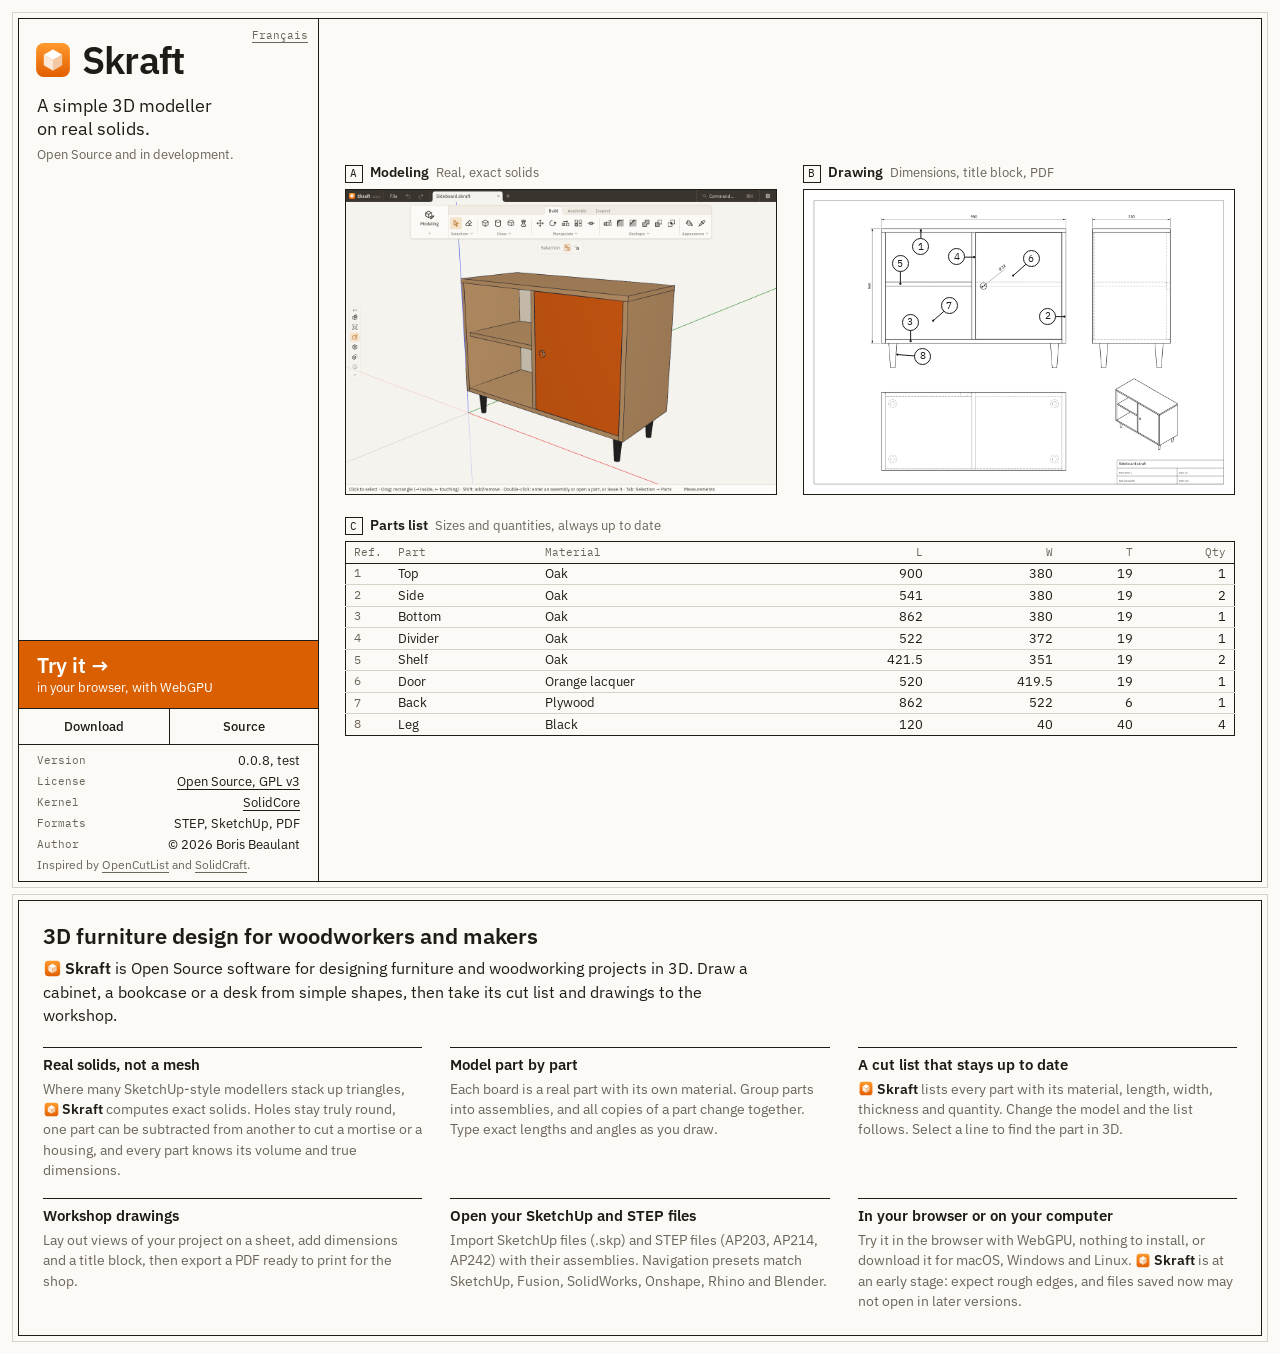
==== commit f2fc281e: "Site: show version 0.0.8" ====
--- a/index.html
+++ b/index.html
@@ -48,7 +48,7 @@
           "description": "Design furniture in 3D, then get its cut list and workshop drawings. Open Source software for woodworkers, in your browser or on your computer.",
           "applicationCategory": "DesignApplication",
           "operatingSystem": "macOS, Windows, Linux, Web browser",
-          "softwareVersion": "0.0.7",
+          "softwareVersion": "0.0.8",
           "inLanguage": "en",
           "image": "https://skraft.app/assets/og-en.png",
           "downloadUrl": "https://github.com/skraft-app/skraft/releases/latest",
@@ -114,7 +114,7 @@
             <a href="https://github.com/skraft-app/skraft">Source</a>
           </nav>
           <dl>
-            <div><dt>Version</dt><dd>0.0.7, test</dd></div>
+            <div><dt>Version</dt><dd>0.0.8, test</dd></div>
             <div><dt>License</dt><dd><a href="https://github.com/skraft-app/skraft/blob/main/LICENSE">Open Source, GPL v3</a></dd></div>
             <div><dt>Kernel</dt><dd><a href="https://github.com/tangency-labs/solidcore">SolidCore</a></dd></div>
             <div><dt>Formats</dt><dd>STEP, SketchUp, PDF</dd></div>
